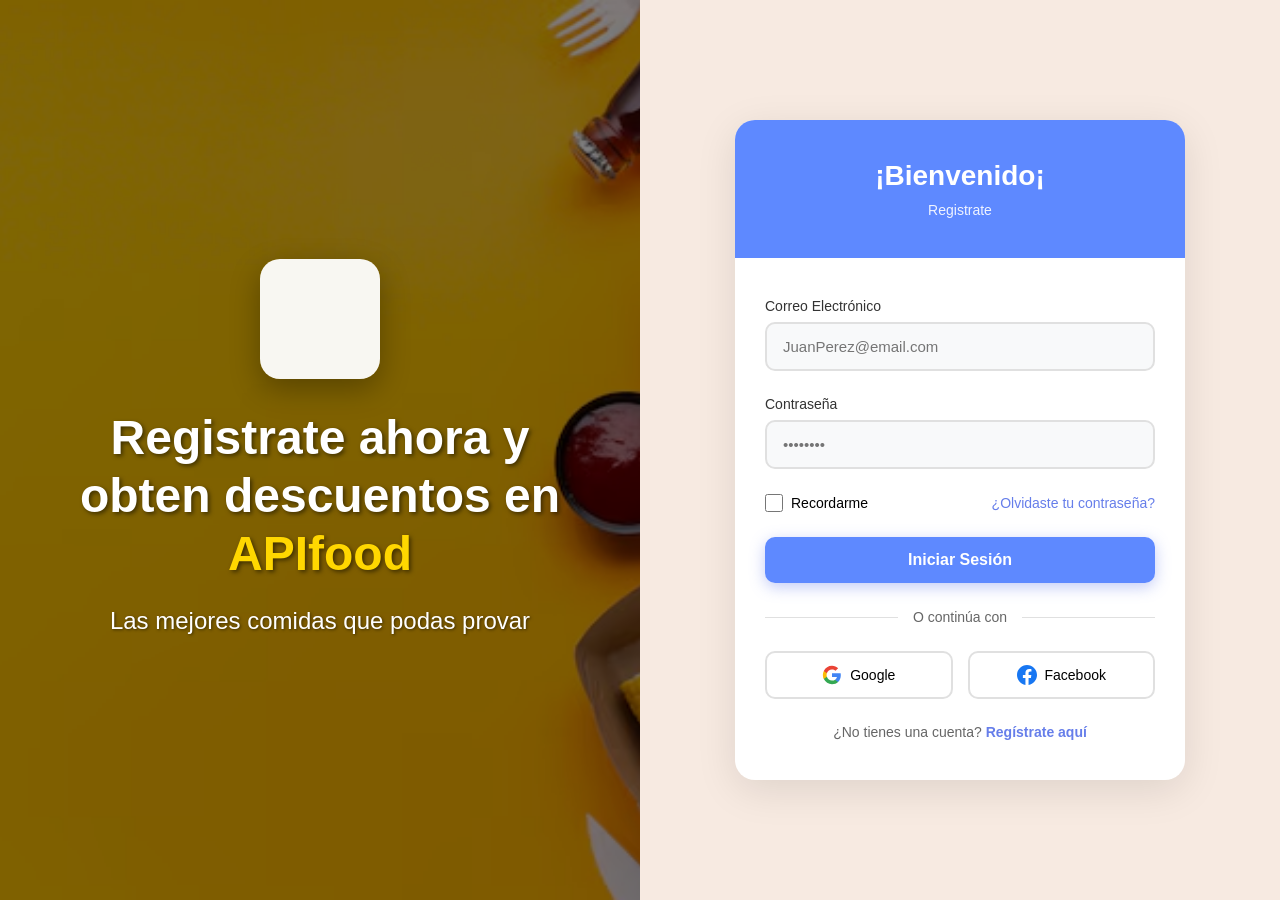
==== templates/index.html @ 998e0504 "Este es mi primer commit" ====
<!DOCTYPE html>
<html lang="en">
<head>
    <meta charset="UTF-8">
    <meta name="viewport" content="width=device-width, initial-scale=1.0">
    <title>APIfood</title>
    <script src="../static/JS/login.js"></script>
    <link rel="stylesheet" href="../static/Estilos/Loging.css">
    <link rel="icon" href="../static/Imagenes/faviconLogoApifood.png" type="image/x-icon">

</head>
<body>
     <div class="container">
        <!-- Sección Izquierda con imagen de fondo -->
        <div class="left-section">
            <div class="left-content">
                <div class="logo">
                    <img src="../static/Imagenes/" alt="">
                </div>
                <h1 id="title-login">Registrate ahora y obten descuentos en <span class="highlight">APIfood</span></h1>
                <p>Las mejores comidas que podas provar</p>
            </div>
        </div>

        <!-- Sección Derecha - Login -->
        <div class="right-section">
            <div class="login-container">
                <div class="login-header">
                    <h1>¡Bienvenido¡</h1>
                    <p>Registrate </p>
                </div>
                
                <form class="login-form" id="loginForm">
                    <div class="form-group">
                        <label for="email">Correo Electrónico</label>
                        <input type="email" id="email" name="email" placeholder="JuanPerez@email.com" required>
                    </div>
                    
                    <div class="form-group">
                        <label for="password">Contraseña</label>
                        <input type="password" id="password" name="password" placeholder="••••••••" required>
                    </div>
                    
                    <div class="form-options">
                        <label class="remember-me">
                            <input type="checkbox" id="remember">
                            <span>Recordarme</span>
                        </label>
                        <a href="#" class="forgot-password">¿Olvidaste tu contraseña?</a>
                    </div>
                    
                    <button type="submit" class="login-button">Iniciar Sesión</button>
                    
                    <div class="divider">
                        <span>O continúa con</span>
                    </div>
                    
                    <div class="social-login">
                        <button type="button" class="social-button">
                            <svg width="20" height="20" viewBox="0 0 24 24" fill="none">
                                <path d="M22.56 12.25c0-.78-.07-1.53-.2-2.25H12v4.26h5.92c-.26 1.37-1.04 2.53-2.21 3.31v2.77h3.57c2.08-1.92 3.28-4.74 3.28-8.09z" fill="#4285F4"/>
                                <path d="M12 23c2.97 0 5.46-.98 7.28-2.66l-3.57-2.77c-.98.66-2.23 1.06-3.71 1.06-2.86 0-5.29-1.93-6.16-4.53H2.18v2.84C3.99 20.53 7.7 23 12 23z" fill="#34A853"/>
                                <path d="M5.84 14.09c-.22-.66-.35-1.36-.35-2.09s.13-1.43.35-2.09V7.07H2.18C1.43 8.55 1 10.22 1 12s.43 3.45 1.18 4.93l2.85-2.22.81-.62z" fill="#FBBC05"/>
                                <path d="M12 5.38c1.62 0 3.06.56 4.21 1.64l3.15-3.15C17.45 2.09 14.97 1 12 1 7.7 1 3.99 3.47 2.18 7.07l3.66 2.84c.87-2.6 3.3-4.53 6.16-4.53z" fill="#EA4335"/>
                            </svg>
                            Google
                        </button>
                        <button type="button" class="social-button">
                            <svg width="20" height="20" viewBox="0 0 24 24" fill="#1877F2">
                                <path d="M24 12.073c0-6.627-5.373-12-12-12s-12 5.373-12 12c0 5.99 4.388 10.954 10.125 11.854v-8.385H7.078v-3.47h3.047V9.43c0-3.007 1.792-4.669 4.533-4.669 1.312 0 2.686.235 2.686.235v2.953H15.83c-1.491 0-1.956.925-1.956 1.874v2.25h3.328l-.532 3.47h-2.796v8.385C19.612 23.027 24 18.062 24 12.073z"/>
                            </svg>
                            Facebook
                        </button>
                    </div>
                    
                    <div class="signup-link">
                        ¿No tienes una cuenta? <a href="#">Regístrate aquí</a>
                    </div>
                </form>
            </div>
        </div>
    </div>
    </div>
</body>
</html>
---- static/Estilos/Loging.css ----
* {
            margin: 0;
            padding: 0;
            box-sizing: border-box;
        }

        body {
            font-family: 'Segoe UI', Tahoma, Geneva, Verdana, sans-serif;
            min-height: 100vh;
            overflow-x: hidden;
        }

        .container {
            display: flex;
            width: 100%;
            min-height: 100vh;
        }

        /* Sección Izquierda - Imagen de fondo */
        .left-section {
            flex: 1;
            background-image: url('../Imagenes/LoginImagenEstatica.jpg');
            background-size: cover;
            background-position: center;
            background-repeat: no-repeat;
            display: flex;
            flex-direction: column;
            justify-content: center;
            align-items: center;
            padding: 60px 40px;
            position: relative;
            
        }
#title-login{
    font-family:Arial, Helvetica, sans-serif;
}
        /* Overlay oscuro para mejorar legibilidad del texto */
        .left-section::before {
            content: '';
            position: absolute;
            top: 0;
            left: 0;
            right: 0;
            bottom: 0;
            background: rgba(0, 0, 0, 0.5);
            z-index: 1;
        }

        .left-content {
            position: relative;
            z-index: 2;
            max-width: 600px;
            text-align: center;
            color: white;
        }

        .logo {
            width: 120px;
            height: 120px;
            margin: 0 auto 30px;
            background: rgba(255, 255, 255, 0.95);
            border-radius: 20px;
            display: flex;
            align-items: center;
            justify-content: center;
            font-size: 48px;
            font-weight: bold;
            color: #667eea;
            box-shadow: 0 10px 30px rgba(0, 0, 0, 0.3);
        }

        .left-content h1 {
            font-size: 48px;
            margin-bottom: 20px;
            line-height: 1.2;
            text-shadow: 2px 2px 4px rgba(0, 0, 0, 0.5);
        }

        .left-content .highlight {
            color: #FFD700;
            font-weight: 700;
        }

        .left-content p {
            font-size: 24px;
            line-height: 1.6;
            text-shadow: 1px 1px 3px rgba(0, 0, 0, 0.5);
        }

        /* Sección Derecha - Login */
        .right-section {
            flex: 1;
            background: #F7EAE1;
            display: flex;
            justify-content: center;
            align-items: center;
            padding: 40px;
        }

        .login-container {
            background: white;
            border-radius: 20px;
            box-shadow: 0 10px 40px rgba(0, 0, 0, 0.1);
            overflow: hidden;
            width: 100%;
            max-width: 450px;
            animation: slideIn 0.5s ease-out;
        }

        @keyframes slideIn {
            from {
                opacity: 0;
                transform: translateY(-30px);
            }
            to {
                opacity: 1;
                transform: translateY(0);
            }
        }

        .login-header {
            background: #1f5bffb7;
            padding: 40px 30px;
            text-align: center;
            color: white;
        }

        .login-header h1 {
            font-size: 28px;
            margin-bottom: 10px;
        }

        .login-header p {
            font-size: 14px;
            opacity: 0.9;
        }

        .login-form {
            padding: 40px 30px;
        }

        .form-group {
            margin-bottom: 25px;
        }

        .form-group label {
            display: block;
            margin-bottom: 8px;
            color: #333;
            font-weight: 500;
            font-size: 14px;
        }

        .form-group input {
            width: 100%;
            padding: 14px 16px;
            border: 2px solid #e0e0e0;
            border-radius: 10px;
            font-size: 15px;
            transition: all 0.3s ease;
            background: #f8f9fa;
        }

        .form-group input:focus {
            outline: none;
            border-color: #667eea;
            background: white;
            box-shadow: 0 0 0 3px rgba(102, 126, 234, 0.1);
        }

        .form-options {
            display: flex;
            justify-content: space-between;
            align-items: center;
            margin-bottom: 25px;
            font-size: 14px;
        }

        .remember-me {
            display: flex;
            align-items: center;
            gap: 8px;
            cursor: pointer;
        }

        .remember-me input[type="checkbox"] {
            width: 18px;
            height: 18px;
            cursor: pointer;
        }

        .forgot-password {
            color: #667eea;
            text-decoration: none;
            font-weight: 500;
            transition: color 0.3s ease;
        }

        .forgot-password:hover {
            color: #764ba2;
        }

        .login-button {
            width: 100%;
            padding: 14px;
            background: #1f5bffb7;
            color: white;
            border: none;
            border-radius: 10px;
            font-size: 16px;
            font-weight: 600;
            cursor: pointer;
            transition: all 0.3s ease;
            box-shadow: 0 4px 15px rgba(102, 126, 234, 0.4);
        }

        .login-button:hover {
            transform: translateY(-2px);
            box-shadow: 0 6px 20px rgba(102, 126, 234, 0.6);
        }

        .login-button:active {
            transform: translateY(0);
        }

        .divider {
            text-align: center;
            margin: 25px 0;
            position: relative;
        }

        .divider::before {
            content: '';
            position: absolute;
            left: 0;
            top: 50%;
            width: 100%;
            height: 1px;
            background: #e0e0e0;
        }

        .divider span {
            background: white;
            padding: 0 15px;
            position: relative;
            color: #666;
            font-size: 14px;
        }

        .social-login {
            display: flex;
            gap: 15px;
            margin-bottom: 25px;
        }

        .social-button {
            flex: 1;
            padding: 12px;
            border: 2px solid #e0e0e0;
            border-radius: 10px;
            background: white;
            cursor: pointer;
            transition: all 0.3s ease;
            display: flex;
            align-items: center;
            justify-content: center;
            gap: 8px;
            font-size: 14px;
            font-weight: 500;
        }

        .social-button:hover {
            border-color: #667eea;
            background: #f8f9fa;
        }

        .signup-link {
            text-align: center;
            color: #666;
            font-size: 14px;
        }

        .signup-link a {
            color: #667eea;
            text-decoration: none;
            font-weight: 600;
            transition: color 0.3s ease;
        }

        .signup-link a:hover {
            color: #764ba2;
        }

        /* Responsive */
        @media (max-width: 968px) {
            .container {
                flex-direction: column;
            }

            .left-section {
                min-height: 50vh;
                padding: 40px 20px;
            }

            .left-content h1 {
                font-size: 32px;
            }

            .left-content p {
                font-size: 18px;
            }

            .right-section {
                min-height: 50vh;
            }
        }
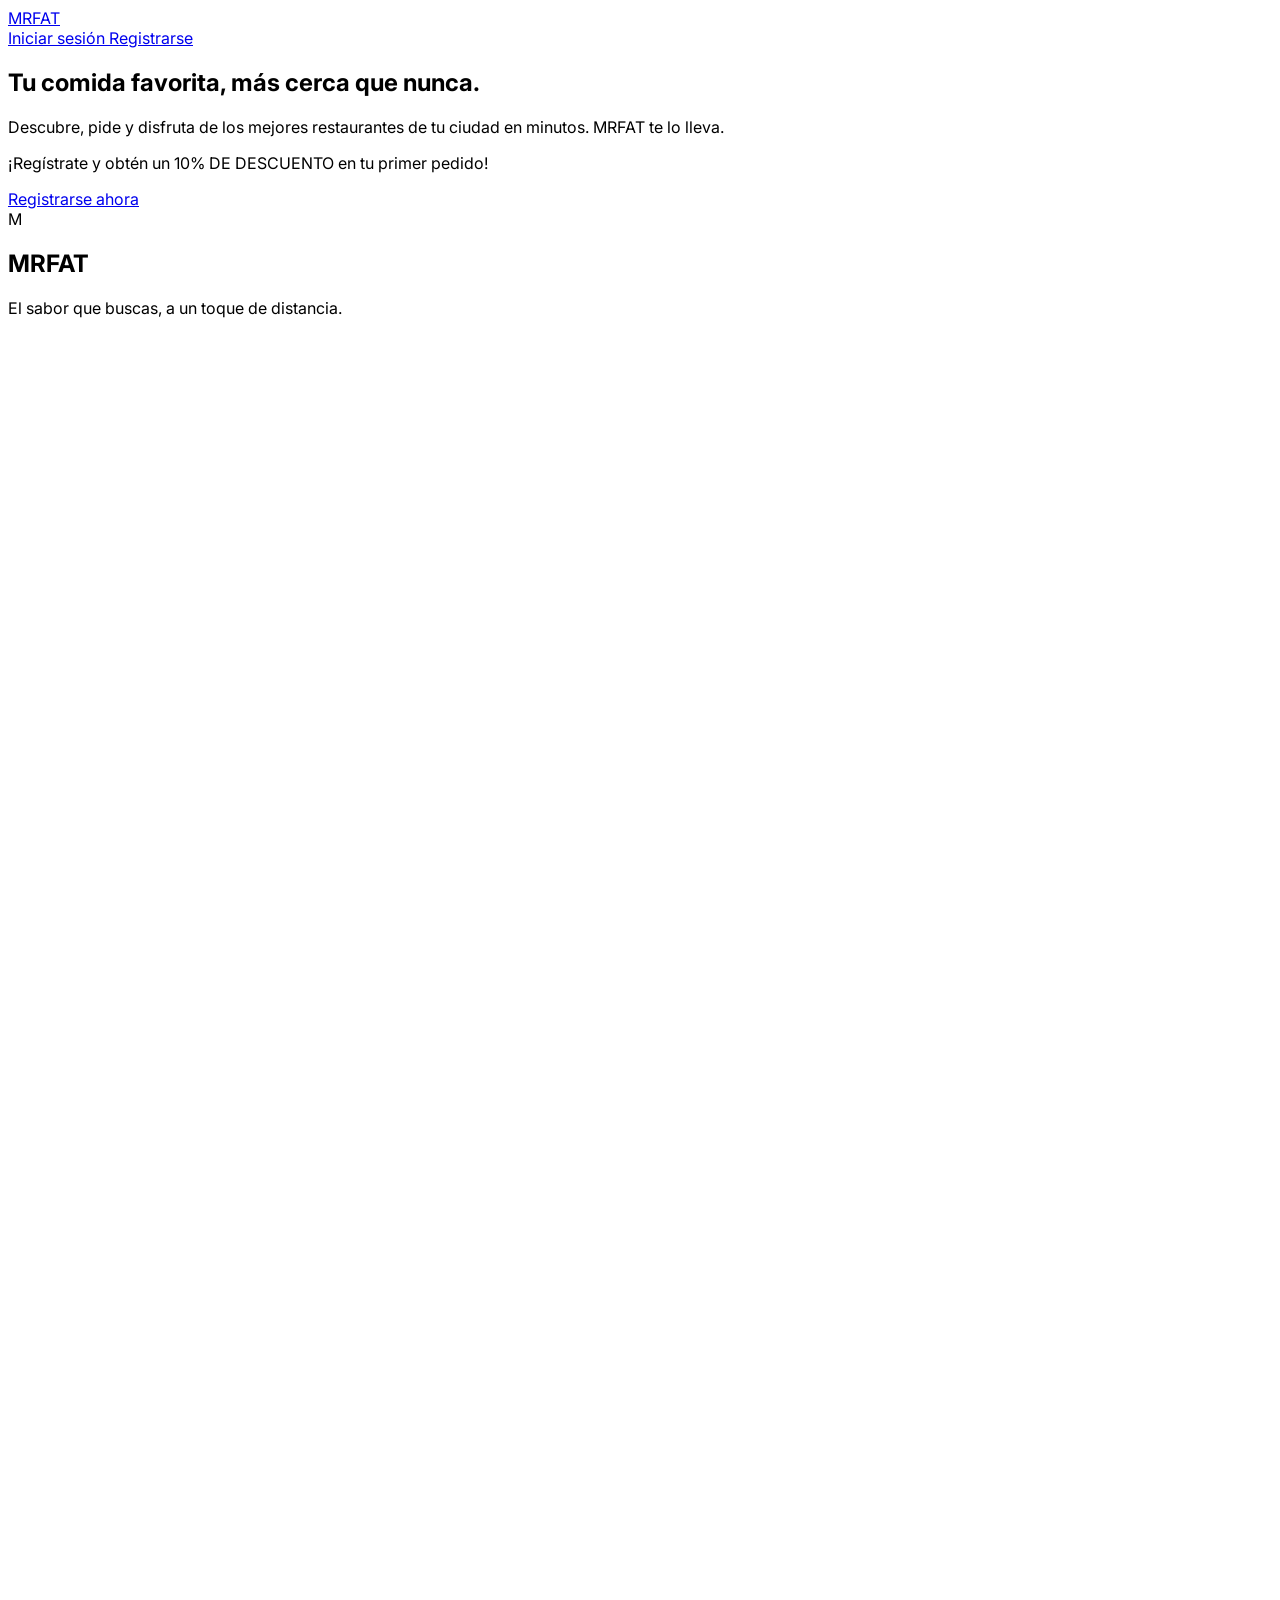
==== commit 2a9ddd16: "Se realizo una pagina de aterrizaje" ====
--- a/templates/index.html
+++ b/templates/index.html
@@ -3,83 +3,274 @@
 <head>
     <meta charset="UTF-8">
     <meta name="viewport" content="width=device-width, initial-scale=1.0">
-    <title>APIfood</title>
-    <script src="../static/JS/login.js"></script>
-    <link rel="stylesheet" href="../static/Estilos/Loging.css">
-    <link rel="icon" href="../static/Imagenes/faviconLogoApifood.png" type="image/x-icon">
-
+    <title>MRFAT - Tu Delivery de Comida Favorita</title>
+    
+    <!-- Tailwind CSS CDN --><script src="https://cdn.tailwindcss.com"></script>
+    
+    <!-- Google Fonts (Inter) --><link rel="preconnect" href="https://fonts.googleapis.com">
+    <link rel="preconnect" href="https://fonts.gstatic.com" crossorigin>
+    <link href="https://fonts.googleapis.com/css2?family=Inter:wght@400;500;600;700;800;900&display=swap" rel="stylesheet">
+    <script src="../static/JS/index.js"></script>
+    <link rel="stylesheet" href="../static/Estilos/index.css">
 </head>
 <body>
-     <div class="container">
-        <!-- Sección Izquierda con imagen de fondo -->
-        <div class="left-section">
-            <div class="left-content">
-                <div class="logo">
-                    <img src="../static/Imagenes/" alt="">
-                </div>
-                <h1 id="title-login">Registrate ahora y obten descuentos en <span class="highlight">APIfood</span></h1>
-                <p>Las mejores comidas que podas provar</p>
-            </div>
-        </div>
-
-        <!-- Sección Derecha - Login -->
-        <div class="right-section">
-            <div class="login-container">
-                <div class="login-header">
-                    <h1>¡Bienvenido¡</h1>
-                    <p>Registrate </p>
-                </div>
-                
-                <form class="login-form" id="loginForm">
-                    <div class="form-group">
-                        <label for="email">Correo Electrónico</label>
-                        <input type="email" id="email" name="email" placeholder="JuanPerez@email.com" required>
-                    </div>
+    <body class="bg-white text-zinc-800">
+
+    <!-- ===== Header ===== --><header class="fixed top-0 left-0 right-0 z-50 bg-white/90 backdrop-blur-md shadow-sm fade-in-down">
+        <nav class="container mx-auto px-6 py-4 flex justify-between items-center">
+            <!-- Logo --><a href="#" class="text-3xl font-extrabold text-[#ff8724]">
+                MRFAT
+            </a>
+            
+            <!-- Botones de Navegación --><div class="flex items-center space-x-3 sm:space-x-4">
+                <a href="#" class="text-zinc-700 font-medium hover:text-[#ff8724] transition-colors duration-300 px-3 sm:px-4 py-2">
+                    Iniciar sesión
+                </a>
+                <a href="#" class="bg-[#ff8724] hover:bg-[#ffa03d] text-white font-bold px-5 sm:px-6 py-2.5 rounded-full shadow-md transition-all duration-300 transform hover:scale-105">
+                    Registrarse
+                </a>
+            </div>
+        </nav>
+    </header>
+
+    <!-- ===== Main (Hero Section) ===== --><main class="pt-24 sm:pt-28">
+        <section class="container mx-auto px-6 py-16 md:py-24">
+            <div class="grid grid-cols-1 md:grid-cols-2 gap-12 items-center">
+                
+                <!-- Columna de Texto --><div class="flex flex-col space-y-7 text-center md:text-left">
+                    <h1 class="text-4xl md:text-6xl font-extrabold text-zinc-900 leading-tight fade-in-up" style="animation-delay: 0.1s;">
+                        Tu comida favorita,
+                        <span class="text-[#ff8724]">más cerca</span> que nunca.
+                    </h1>
                     
-                    <div class="form-group">
-                        <label for="password">Contraseña</label>
-                        <input type="password" id="password" name="password" placeholder="••••••••" required>
-                    </div>
+                    <p class="text-lg text-zinc-600 max-w-lg mx-auto md:mx-0 fade-in-up" style="animation-delay: 0.2s;">
+                        Descubre, pide y disfruta de los mejores restaurantes de tu ciudad en minutos. MRFAT te lo lleva.
+                    </p>
                     
-                    <div class="form-options">
-                        <label class="remember-me">
-                            <input type="checkbox" id="remember">
-                            <span>Recordarme</span>
-                        </label>
-                        <a href="#" class="forgot-password">¿Olvidaste tu contraseña?</a>
+                    <!-- Mensaje de Descuento --><div class="bg-gradient-to-r from-[#fffbeb] to-[#fff2e0] border-l-4 border-[#ffb956] p-4 rounded-r-lg shadow-sm fade-in-up" style="animation-delay: 0.3s;">
+                        <p class="text-lg font-semibold text-zinc-800">
+                            ¡Regístrate y obtén un <span class="text-[#ff8724] font-bold">10% DE DESCUENTO</span> en tu primer pedido!
+                        </p>
                     </div>
                     
-                    <button type="submit" class="login-button">Iniciar Sesión</button>
-                    
-                    <div class="divider">
-                        <span>O continúa con</span>
-                    </div>
-                    
-                    <div class="social-login">
-                        <button type="button" class="social-button">
-                            <svg width="20" height="20" viewBox="0 0 24 24" fill="none">
-                                <path d="M22.56 12.25c0-.78-.07-1.53-.2-2.25H12v4.26h5.92c-.26 1.37-1.04 2.53-2.21 3.31v2.77h3.57c2.08-1.92 3.28-4.74 3.28-8.09z" fill="#4285F4"/>
-                                <path d="M12 23c2.97 0 5.46-.98 7.28-2.66l-3.57-2.77c-.98.66-2.23 1.06-3.71 1.06-2.86 0-5.29-1.93-6.16-4.53H2.18v2.84C3.99 20.53 7.7 23 12 23z" fill="#34A853"/>
-                                <path d="M5.84 14.09c-.22-.66-.35-1.36-.35-2.09s.13-1.43.35-2.09V7.07H2.18C1.43 8.55 1 10.22 1 12s.43 3.45 1.18 4.93l2.85-2.22.81-.62z" fill="#FBBC05"/>
-                                <path d="M12 5.38c1.62 0 3.06.56 4.21 1.64l3.15-3.15C17.45 2.09 14.97 1 12 1 7.7 1 3.99 3.47 2.18 7.07l3.66 2.84c.87-2.6 3.3-4.53 6.16-4.53z" fill="#EA4335"/>
-                            </svg>
-                            Google
-                        </button>
-                        <button type="button" class="social-button">
-                            <svg width="20" height="20" viewBox="0 0 24 24" fill="#1877F2">
-                                <path d="M24 12.073c0-6.627-5.373-12-12-12s-12 5.373-12 12c0 5.99 4.388 10.954 10.125 11.854v-8.385H7.078v-3.47h3.047V9.43c0-3.007 1.792-4.669 4.533-4.669 1.312 0 2.686.235 2.686.235v2.953H15.83c-1.491 0-1.956.925-1.956 1.874v2.25h3.328l-.532 3.47h-2.796v8.385C19.612 23.027 24 18.062 24 12.073z"/>
-                            </svg>
-                            Facebook
-                        </button>
-                    </div>
-                    
-                    <div class="signup-link">
-                        ¿No tienes una cuenta? <a href="#">Regístrate aquí</a>
-                    </div>
-                </form>
-            </div>
-        </div>
-    </div>
-    </div>
+                    <!-- Botón CTA Principal --><div class="pt-4 fade-in-up" style="animation-delay: 0.4s;">
+                        <a href="#" class="w-full sm:w-auto inline-block text-center bg-gradient-to-r from-[#ff8724] to-[#ffa03d] text-white text-xl font-bold px-10 py-4 rounded-full shadow-xl transition-all duration-300 transform hover:scale-105 hover:shadow-2xl">
+                            Registrarse ahora
+                        </a>
+                    </div>
+                </div>
+                
+                <!-- Columna de Imagen (Mockup) --><div class="flex items-center justify-center fade-in-up" style="animation-delay: 0.2s;">
+                    <!-- Placeholder para Mockup de App --><div class="relative w-80 h-[560px] bg-zinc-800 rounded-[40px] border-8 border-zinc-900 shadow-2xl transform md:rotate-3 md:hover:rotate-0 transition-transform duration-500">
+                        <!-- 'Notch' / Isla --><div class="absolute top-3 left-1/2 -translate-x-1/2 w-24 h-5 bg-zinc-900 rounded-b-lg z-10"></div>
+                        
+                        <!-- Pantalla --><div class="w-full h-full bg-gradient-to-b from-[#ffeb87] to-[#ffd26e] rounded-[32px] flex flex-col items-center justify-center p-6 text-zinc-800 space-y-4">
+                            <!-- Logo App --><div class="w-24 h-24 bg-white/50 rounded-3xl flex items-center justify-center backdrop-blur-sm shadow-lg">
+                                <span class="text-4xl font-extrabold text-[#ff8724]">M</span>
+                            </div>
+                            <h2 class="text-2xl font-bold">MRFAT</h2>
+                            <p class="text-center font-medium">El sabor que buscas, a un toque de distancia.</p>
+                            <div class="w-full h-12 bg-white/50 rounded-full shadow-md mt-6"></div>
+                            <div class="w-full h-16 bg-white/50 rounded-xl shadow-md"></div>
+                            <div class="w-full h-16 bg-white/50 rounded-xl shadow-md"></div>
+                        </div>
+                    </div>
+                </div>
+
+            </div>
+        </section>
+    </main>
+
+    <!-- ===== Sección "Nuestros Platos Favoritos" ===== --><section class="py-20 bg-zinc-50 overflow-x-hidden">
+        <div class="container mx-auto px-6">
+            <h2 class="text-3xl md:text-4xl font-bold text-center text-zinc-900 mb-16 reveal">
+                Explora Nuestros <span class="text-[#ff8724]">Platos Favoritos</span>
+            </h2>
+            
+            <div class="grid grid-cols-1 md:grid-cols-3 gap-8">
+                
+                <!-- Categoría 1: Hamburguesas --><div class="flex flex-col items-center text-center bg-white rounded-2xl shadow-lg p-6 reveal">
+                    <img src="/static/img/food.png" alt="Ilustración de Hamburguesa" class="w-50 h-48 object-cover rounded-xl mb-4">
+                    <h3 class="text-xl font-semibold mb-2">Comida</h3>
+                    <p class="text-zinc-600">Desde clásicas hasta las más atrevidas, encuentra tu hamburguesa perfecta.</p>
+                </div>
+
+                <!-- Categoría 2: Sushi --><div class="flex flex-col items-center text-center bg-white rounded-2xl shadow-lg p-6 reveal" style="transition-delay: 0.1s;">
+                    <img src="/static/img/licor.png" alt="Ilustración de Sushi" class="w-50 h-48 object-cover rounded-xl mb-4">
+                    <h3 class="text-xl font-semibold mb-2">Licor</h3>
+                    <p class="text-zinc-600">Rolls frescos y nigiris exquisitos listos para tu paladar.</p>
+                </div>
+
+                <!-- Categoría 3: Pizzas --><div class="flex flex-col items-center text-center bg-white rounded-2xl shadow-lg p-6 reveal" style="transition-delay: 0.2s;">
+                    <img src="/static/img/medicina.png" alt="Ilustración de Pizza" class="w-50 h-48 object-cover rounded-xl mb-4">
+                    <h3 class="text-xl font-semibold mb-2">Medicina</h3>
+                    <p class="text-zinc-600">Crujientes, con los mejores ingredientes y el sabor de Italia en tu casa.</p>
+                </div>
+            </div>
+
+            <div class="text-center mt-12 reveal">
+                <a href="#" class="inline-block text-center bg-[#ff8724] hover:bg-[#ffa03d] text-white text-lg font-bold px-8 py-3 rounded-full shadow-md transition-all duration-300 transform hover:scale-105">
+                    Ver todos los platos
+                </a>
+            </div>
+        </div>
+    </section>
+
+    <!-- ===== Sección Informativa (Cómo Funciona) - Actualizada ===== --><section class="py-20 bg-white overflow-x-hidden">
+        <div class="container mx-auto px-6">
+            <h2 class="text-3xl md:text-4xl font-bold text-center text-zinc-900 mb-16 reveal">
+                La <span class="text-[#ff8724]">Experiencia MRFAT</span> en 3 Pasos
+            </h2>
+            
+            <div class="grid grid-cols-1 md:grid-cols-3 gap-10">
+                
+                <!-- Paso 1 -->
+                <div class="flex flex-col items-center text-center p-8 bg-white rounded-2xl shadow-lg reveal">
+                    <!-- Icono Placeholder -->
+                    <div class="w-20 h-20 bg-[#fff2e0] rounded-full flex items-center justify-center mb-5 ring-8 ring-[#fffbeb]">
+                        <!-- Icono de Búsqueda (Heroicons) -->
+                        <svg class="w-10 h-10 text-[#ff8724]" xmlns="http://www.w3.org/2000/svg" fill="none" viewBox="0 0 24 24" stroke-width="2" stroke="currentColor">
+                            <path stroke-linecap="round" stroke-linejoin="round" d="M21 21l-5.197-5.197m0 0A7.5 7.5 0 105.196 5.196a7.5 7.5 0 0010.607 10.607z" />
+                        </svg>
+                    </div>
+                    <h3 class="text-2xl font-semibold mb-3">1. Descubre</h3>
+                    <p class="text-zinc-600 leading-relaxed">Explora cientos de restaurantes y platos exclusivos cerca de ti. Usa filtros para encontrar justo lo que se te antoja.</p>
+                </div>
+                
+                <!-- Paso 2 -->
+                <div class="flex flex-col items-center text-center p-8 bg-white rounded-2xl shadow-lg reveal" style="transition-delay: 0.1s;">
+                    <!-- Icono Placeholder -->
+                    <div class="w-20 h-20 bg-[#fff2e0] rounded-full flex items-center justify-center mb-5 ring-8 ring-[#fffbeb]">
+                        <!-- Icono de Carrito (Heroicons) -->
+                        <svg class="w-10 h-10 text-[#ff8724]" xmlns="http://www.w3.org/2000/svg" fill="none" viewBox="0 0 24 24" stroke-width="2" stroke="currentColor">
+                            <path stroke-linecap="round" stroke-linejoin="round" d="M15.75 10.5V6a3.75 3.75 0 10-7.5 0v4.5m11.356-1.993l1.263 12c.07.665-.45 1.243-1.119 1.243H4.25a1.125 1.125 0 01-1.12-1.243l1.264-12A1.125 1.125 0 015.513 7.5h12.974c.576 0 1.059.435 1.119 1.007zM8.625 10.5a.375.375 0 11-.75 0 .375.375 0 01.75 0zm7.5 0a.375.375 0 11-.75 0 .375.375 0 01.75 0z" />
+                        </svg>
+                    </div>
+                    <h3 class="text-2xl font-semibold mb-3">2. Pide</h3>
+                    <p class="text-zinc-600 leading-relaxed">Añade tus platos al carrito y paga de forma segura con tu método de pago preferido. ¡No olvides tu descuento!</p>
+                </div>
+                
+                <!-- Paso 3 -->
+                <div class="flex flex-col items-center text-center p-8 bg-white rounded-2xl shadow-lg reveal" style="transition-delay: 0.2s;">
+                    <!-- Icono Placeholder -->
+                    <div class="w-20 h-20 bg-[#fff2e0] rounded-full flex items-center justify-center mb-5 ring-8 ring-[#fffbeb]">
+                        <!-- Icono de Delivery (Heroicons) -->
+                        <svg class="w-10 h-10 text-[#ff8724]" xmlns="http://www.w3.org/2000/svg" fill="none" viewBox="0 0 24 24" stroke-width="2" stroke="currentColor">
+                            <path stroke-linecap="round" stroke-linejoin="round" d="M3.75 6.75h16.5M3.75 12h16.5m-16.5 5.25h16.5" />
+                            <path stroke-linecap="round" stroke-linejoin="round" d="M12 4.5v15" />
+                        </svg>
+                        <!-- Usé un icono de "hamburguesa" como marcador de comida rápida -->
+                    </div>
+                    <h3 class="text-2xl font-semibold mb-3">3. Disfruta</h3>
+                    <p class="text-zinc-600 leading-relaxed">Sigue tu pedido en tiempo real y recíbelo caliente en la puerta de tu casa. ¡Buen provecho!</p>
+                </div>
+                
+            </div>
+                
+            </div>
+        </div>
+    </section>
+
+    <!-- ===== Sección de Testimonios ===== --><section class="py-20 bg-zinc-100 overflow-x-hidden">
+        <div class="container mx-auto px-6">
+            <h2 class="text-3xl md:text-4xl font-bold text-center text-zinc-900 mb-16 reveal">
+                Nuestros Clientes <span class="text-[#ff8724]">Nos Aman</span>
+            </h2>
+            
+            <div class="grid grid-cols-1 md:grid-cols-2 gap-8 max-w-4xl mx-auto">
+                
+                <!-- Testimonio 1 --><div class="bg-white p-8 rounded-2xl shadow-lg reveal">
+                    <div class="flex items-center mb-4">
+                        <img src="https://img.buzzfeed.com/buzzfeed-static/static/2023-01/24/21/asset/e470a0b884c3/sub-buzz-2985-1674594967-6.jpg?downsize=700%3A%2A&output-quality=auto&output-format=auto" alt="Foto de perfil de María G." class="w-16 h-16 rounded-full mr-4 object-cover">
+                        <div>
+                            <p class="font-bold text-lg">María G.</p>
+                            <p class="text-sm text-zinc-500">Amante de la buena comida</p>
+                        </div>
+                    </div>
+                    <p class="text-zinc-700 italic">"MRFAT ha cambiado la forma en que pido comida. La app es súper fácil de usar y siempre encuentro lo que quiero. ¡El descuento de bienvenida fue la cereza del pastel!"</p>
+                    <div class="flex text-yellow-400 mt-4">
+                        <!-- Estrellas --><svg class="w-5 h-5" fill="currentColor" viewBox="0 0 20 20"><path d="M9.049 2.927c.3-.921 1.603-.921 1.902 0l1.07 3.292a1 1 0 00.95.69h3.462c.969 0 1.371 1.24.588 1.81l-2.8 2.034a1 1 0 00-.364 1.118l1.07 3.292c.3.921-.755 1.688-1.54 1.118l-2.8-2.034a1 1 0 00-1.175 0l-2.8 2.034c-.784.57-1.838-.197-1.539-1.118l1.07-3.292a1 1 0 00-.364-1.118L2.98 8.72c-.783-.57-.38-1.81.588-1.81h3.461a1 1 0 00.951-.69l1.07-3.292z"></path></svg>
+                        <svg class="w-5 h-5" fill="currentColor" viewBox="0 0 20 20"><path d="M9.049 2.927c.3-.921 1.603-.921 1.902 0l1.07 3.292a1 1 0 00.95.69h3.462c.969 0 1.371 1.24.588 1.81l-2.8 2.034a1 1 0 00-.364 1.118l1.07 3.292c.3.921-.755 1.688-1.54 1.118l-2.8-2.034a1 1 0 00-1.175 0l-2.8 2.034c-.784.57-1.838-.197-1.539-1.118l1.07-3.292a1 1 0 00-.364-1.118L2.98 8.72c-.783-.57-.38-1.81.588-1.81h3.461a1 1 0 00.951-.69l1.07-3.292z"></path></svg>
+                        <svg class="w-5 h-5" fill="currentColor" viewBox="0 0 20 20"><path d="M9.049 2.927c.3-.921 1.603-.921 1.902 0l1.07 3.292a1 1 0 00.95.69h3.462c.969 0 1.371 1.24.588 1.81l-2.8 2.034a1 1 0 00-.364 1.118l1.07 3.292c.3.921-.755 1.688-1.54 1.118l-2.8-2.034a1 1 0 00-1.175 0l-2.8 2.034c-.784.57-1.838-.197-1.539-1.118l1.07-3.292a1 1 0 00-.364-1.118L2.98 8.72c-.783-.57-.38-1.81.588-1.81h3.461a1 1 0 00.951-.69l1.07-3.292z"></path></svg>
+                        <svg class="w-5 h-5" fill="currentColor" viewBox="0 0 20 20"><path d="M9.049 2.927c.3-.921 1.603-.921 1.902 0l1.07 3.292a1 1 0 00.95.69h3.462c.969 0 1.371 1.24.588 1.81l-2.8 2.034a1 1 0 00-.364 1.118l1.07 3.292c.3.921-.755 1.688-1.54 1.118l-2.8-2.034a1 1 0 00-1.175 0l-2.8 2.034c-.784.57-1.838-.197-1.539-1.118l1.07-3.292a1 1 0 00-.364-1.118L2.98 8.72c-.783-.57-.38-1.81.588-1.81h3.461a1 1 0 00.951-.69l1.07-3.292z"></path></svg>
+                        <svg class="w-5 h-5" fill="currentColor" viewBox="0 0 20 20"><path d="M9.049 2.927c.3-.921 1.603-.921 1.902 0l1.07 3.292a1 1 0 00.95.69h3.462c.969 0 1.371 1.24.588 1.81l-2.8 2.034a1 1 0 00-.364 1.118l1.07 3.292c.3.921-.755 1.688-1.54 1.118l-2.8-2.034a1 1 0 00-1.175 0l-2.8 2.034c-.784.57-1.838-.197-1.539-1.118l1.07-3.292a1 1 0 00-.364-1.118L2.98 8.72c-.783-.57-.38-1.81.588-1.81h3.461a1 1 0 00.951-.69l1.07-3.292z"></path></svg>
+                    </div>
+                </div>
+                
+                <!-- Testimonio 2 --><div class="bg-white p-8 rounded-2xl shadow-lg reveal" style="transition-delay: 0.1s;">
+                    <div class="flex items-center mb-4">
+                        <img src="https://encrypted-tbn0.gstatic.com/images?q=tbn:ANd9GcTpE_9XMRE_xEe4EkE1vdzClS6Ukh6THzJcOQ&s" alt="Foto de perfil de Juan P." class="w-16 h-16 rounded-full mr-4 object-cover">
+                        <div>
+                            <p class="font-bold text-lg">Juan P.</p>
+                            <p class="text-sm text-zinc-500">Gamer y foodie</p>
+                        </div>
+                    </div>
+                    <p class="text-zinc-700 italic">"Siempre pido con MRFAT cuando estoy en plena partida. La entrega es rápida y la comida siempre llega caliente. ¡Muy recomendable para cualquier antojo!"</p>
+                    <div class="flex text-yellow-400 mt-4">
+                        <!-- Estrellas --><svg class="w-5 h-5" fill="currentColor" viewBox="0 0 20 20"><path d="M9.049 2.927c.3-.921 1.603-.921 1.902 0l1.07 3.292a1 1 0 00.95.69h3.462c.969 0 1.371 1.24.588 1.81l-2.8 2.034a1 1 0 00-.364 1.118l1.07 3.292c.3.921-.755 1.688-1.54 1.118l-2.8-2.034a1 1 0 00-1.175 0l-2.8 2.034c-.784.57-1.838-.197-1.539-1.118l1.07-3.292a1 1 0 00-.364-1.118L2.98 8.72c-.783-.57-.38-1.81.588-1.81h3.461a1 1 0 00.951-.69l1.07-3.292z"></path></svg>
+                        <svg class="w-5 h-5" fill="currentColor" viewBox="0 0 20 20"><path d="M9.049 2.927c.3-.921 1.603-.921 1.902 0l1.07 3.292a1 1 0 00.95.69h3.462c.969 0 1.371 1.24.588 1.81l-2.8 2.034a1 1 0 00-.364 1.118l1.07 3.292c.3.921-.755 1.688-1.54 1.118l-2.8-2.034a1 1 0 00-1.175 0l-2.8 2.034c-.784.57-1.838-.197-1.539-1.118l1.07-3.292a1 1 0 00-.364-1.118L2.98 8.72c-.783-.57-.38-1.81.588-1.81h3.461a1 1 0 00.951-.69l1.07-3.292z"></path></svg>
+                        <svg class="w-5 h-5" fill="currentColor" viewBox="0 0 20 20"><path d="M9.049 2.927c.3-.921 1.603-.921 1.902 0l1.07 3.292a1 1 0 00.95.69h3.462c.969 0 1.371 1.24.588 1.81l-2.8 2.034a1 1 0 00-.364 1.118l1.07 3.292c.3.921-.755 1.688-1.54 1.118l-2.8-2.034a1 1 0 00-1.175 0l-2.8 2.034c-.784.57-1.838-.197-1.539-1.118l1.07-3.292a1 1 0 00-.364-1.118L2.98 8.72c-.783-.57-.38-1.81.588-1.81h3.461a1 1 0 00.951-.69l1.07-3.292z"></path></svg>
+                        <svg class="w-5 h-5" fill="currentColor" viewBox="0 0 20 20"><path d="M9.049 2.927c.3-.921 1.603-.921 1.902 0l1.07 3.292a1 1 0 00.95.69h3.462c.969 0 1.371 1.24.588 1.81l-2.8 2.034a1 1 0 00-.364 1.118l1.07 3.292c.3.921-.755 1.688-1.54 1.118l-2.8-2.034a1 1 0 00-1.175 0l-2.8 2.034c-.784.57-1.838-.197-1.539-1.118l1.07-3.292a1 1 0 00-.364-1.118L2.98 8.72c-.783-.57-.38-1.81.588-1.81h3.461a1 1 0 00.951-.69l1.07-3.292z"></path></svg>
+                        <svg class="w-5 h-5 text-gray-300" fill="currentColor" viewBox="0 0 20 20"><path d="M9.049 2.927c.3-.921 1.603-.921 1.902 0l1.07 3.292a1 1 0 00.95.69h3.462c.969 0 1.371 1.24.588 1.81l-2.8 2.034a1 1 0 00-.364 1.118l1.07 3.292c.3.921-.755 1.688-1.54 1.118l-2.8-2.034a1 1 0 00-1.175 0l-2.8 2.034c-.784.57-1.838-.197-1.539-1.118l1.07-3.292a1 1 0 00-.364-1.118L2.98 8.72c-.783-.57-.38-1.81.588-1.81h3.461a1 1 0 00.951-.69l1.07-3.292z"></path></svg>
+                    </div>
+                </div>
+
+            </div>
+        </div>
+    </section>
+    
+    <!-- ===== Footer ===== --><footer class="bg-zinc-900 text-zinc-400 py-16">
+        <div class="container mx-auto px-6">
+            <div class="grid grid-cols-1 md:grid-cols-4 gap-10">
+                
+                <!-- Col 1: Logo y Copyright --><div class="md:col-span-1">
+                    <a href="#" class="text-3xl font-extrabold text-white mb-4 block">
+                        MRFAT
+                    </a>
+                    <p class="text-sm mb-5">© 2025 MRFAT Inc.<br>Todos los derechos reservados.</p>
+                    <!-- Redes Sociales --><div class="flex space-x-4">
+                        <a href="#" class="hover:text-white transition-colors" aria-label="Facebook">
+                            <svg class="w-6 h-6" fill="currentColor" viewBox="0 0 24 24" xmlns="http://www.w3.org/2000/svg"><path d="M22.675 0H1.325C.593 0 0 .593 0 1.325v21.35C0 23.407.593 24 1.325 24H12.82v-9.294H9.692v-3.622h3.128V8.413c0-3.1 1.893-4.788 4.659-4.788 1.325 0 2.463.099 2.795.143v3.24l-1.918.001c-1.504 0-1.795.715-1.795 1.763v2.313h3.587l-.467 3.622h-3.12V24h6.116c.732 0 1.325-.593 1.325-1.325V1.325C24 .593 23.407 0 22.675 0z"></path></svg>
+                        </a>
+                        <a href="#" class="hover:text-white transition-colors" aria-label="Instagram">
+                            <svg class="w-6 h-6" fill="currentColor" viewBox="0 0 24 24" xmlns="http://www.w3.org/2000/svg"><path d="M12 2.163c3.204 0 3.584.012 4.85.07 3.252.148 4.771 1.691 4.919 4.919.058 1.265.07 1.646.07 4.85s-.012 3.584-.07 4.85c-.148 3.227-1.669 4.771-4.919 4.919-1.266.058-1.646.07-4.85.07s-3.584-.012-4.85-.07c-3.252-.148-4.771-1.691-4.919-4.919-.058-1.265-.07-1.646-.07-4.85s.012-3.584.07-4.85c.148-3.227 1.669-4.771 4.919-4.919C8.416 2.175 8.796 2.163 12 2.163zm0 1.626c-3.141 0-3.499.011-4.717.069-2.693.123-3.878 1.318-4.003 4.003-.058 1.218-.069 1.575-.069 4.717s.011 3.499.069 4.717c.125 2.684 1.31 3.878 4.003 4.003 1.218.058 1.575.069 4.717.069s3.499-.011 4.717-.069c2.684-.125 3.878-1.31 4.003-4.003.058-1.218.069-1.575.069-4.717s-.011-3.499-.069-4.717c-.125-2.684-1.31-3.878-4.003-4.003C15.499 3.8 15.141 3.79 12 3.79zm0 2.882c-2.649 0-4.8 2.151-4.8 4.8s2.151 4.8 4.8 4.8 4.8-2.151 4.8-4.8-2.151-4.8-4.8-4.8zm0 7.933c-1.728 0-3.133-1.405-3.133-3.133s1.405-3.133 3.133-3.133 3.133 1.405 3.133 3.133-1.405 3.133-3.133 3.133zm4.908-7.75c-.608 0-1.1.492-1.1 1.1s.492 1.1 1.1 1.1 1.1-.492 1.1-1.1-.492-1.1-1.1-1.1z"></path></svg>
+                        </a>
+                        <a href="#" class="hover:text-white transition-colors" aria-label="Twitter">
+                            <svg class="w-6 h-6" fill="currentColor" viewBox="0 0 24 24" xmlns="http://www.w3.org/2000/svg"><path d="M23.953 4.57a10 10 0 01-2.825.775 4.958 4.958 0 002.163-2.723c-.951.555-2.005.959-3.127 1.184a4.92 4.92 0 00-8.384 4.482C7.69 8.095 4.067 6.13 1.64 3.162a4.822 4.822 0 00-.666 2.475c0 1.71.87 3.213 2.188 4.096a4.904 4.904 0 01-2.228-.616v.06a4.923 4.923 0 003.946 4.827 4.996 4.996 0 01-2.212.085 4.936 4.936 0 004.604 3.417 9.867 9.867 0 01-6.102 2.105c-.39 0-.779-.023-1.17-.067a13.995 13.995 0 007.557 2.209c9.053 0 13.998-7.496 13.998-13.985 0-.21 0-.42-.015-.63A9.935 9.935 0 0024 4.59z"></path></svg>
+                        </a>
+                    </div>
+                </div>
+                
+                <!-- Col 2: Enlaces Compañía --><div>
+                    <h4 class="font-semibold text-white mb-4 text-lg">Compañía</h4>
+                    <ul class="space-y-3">
+                        <li><a href="#" class="hover:text-white transition-colors">Sobre Nosotros</a></li>
+                        <li><a href="#" class="hover:text-white transition-colors">Blog</a></li>
+                        <li><a href="#" class="hover:text-white transition-colors">Contacto</a></li>
+                        <li><a href="#" class="hover:text-white transition-colors">Trabaja con Nosotros</a></li>
+                    </ul>
+                </div>
+                
+                <!-- Col 3: Enlaces Legal --><div>
+                    <h4 class="font-semibold text-white mb-4 text-lg">Legal</h4>
+                    <ul class="space-y-3">
+                        <li><a href="#" class="hover:text-white transition-colors">Términos y Condiciones</a></li>
+                        <li><a href="#" class="hover:text-white transition-colors">Política de Privacidad</a></li>
+                        <li><a href="#" class="hover:text-white transition-colors">Política de Cookies</a></li>
+                    </ul>
+                </div>
+
+                <!-- Col 4: Enlaces Descarga --><div>
+                    <h4 class="font-semibold text-white mb-4 text-lg">Descarga la App</h4>
+                    <ul class="space-y-3">
+                        <li><a href="#" class="hover:text-white transition-colors">App Store</a></li>
+                        <li><a href="#" class="hover:text-white transition-colors">Google Play</a></li>
+                    </ul>
+                </div>
+
+            </div>
+        </div>
+    </footer>
+
 </body>
 </html>
--- a/static/Estilos/index.css
+++ b/static/Estilos/index.css
@@ -0,0 +1,57 @@
+ /* Tipografía base */
+        body {
+            font-family: 'Inter', sans-serif;
+            -webkit-font-smoothing: antialiased;
+            -moz-osx-font-smoothing: grayscale;
+        }
+
+        /* Colores de marca (para referencia, usados con Tailwind)
+        .color1 { color: #ff8724; }
+        .color2 { color: #ffa03d; }
+        .color3 { color: #ffb956; }
+        .color4 { color: #ffd26e; }
+        .color5 { color: #ffeb87; }
+        */
+
+        /* Animación de aparición para el scroll */
+        .reveal {
+            opacity: 0;
+            transform: translateY(30px);
+            transition: opacity 0.8s ease-out, transform 0.6s ease-out;
+        }
+
+        .reveal.visible {
+            opacity: 1;
+            transform: translateY(0);
+        }
+
+        /* Animación sutil de carga */
+        @keyframes fadeInDown {
+            from {
+                opacity: 0;
+                transform: translateY(-10px);
+            }
+            to {
+                opacity: 1;
+                transform: translateY(0);
+            }
+        }
+        
+        @keyframes fadeInUp {
+            from {
+                opacity: 0;
+                transform: translateY(20px);
+            }
+            to {
+                opacity: 1;
+                transform: translateY(0);
+            }
+        }
+
+        .fade-in-down {
+            animation: fadeInDown 0.6s ease-out forwards;
+        }
+        
+        .fade-in-up {
+            animation: fadeInUp 0.6s ease-out forwards;
+        }
